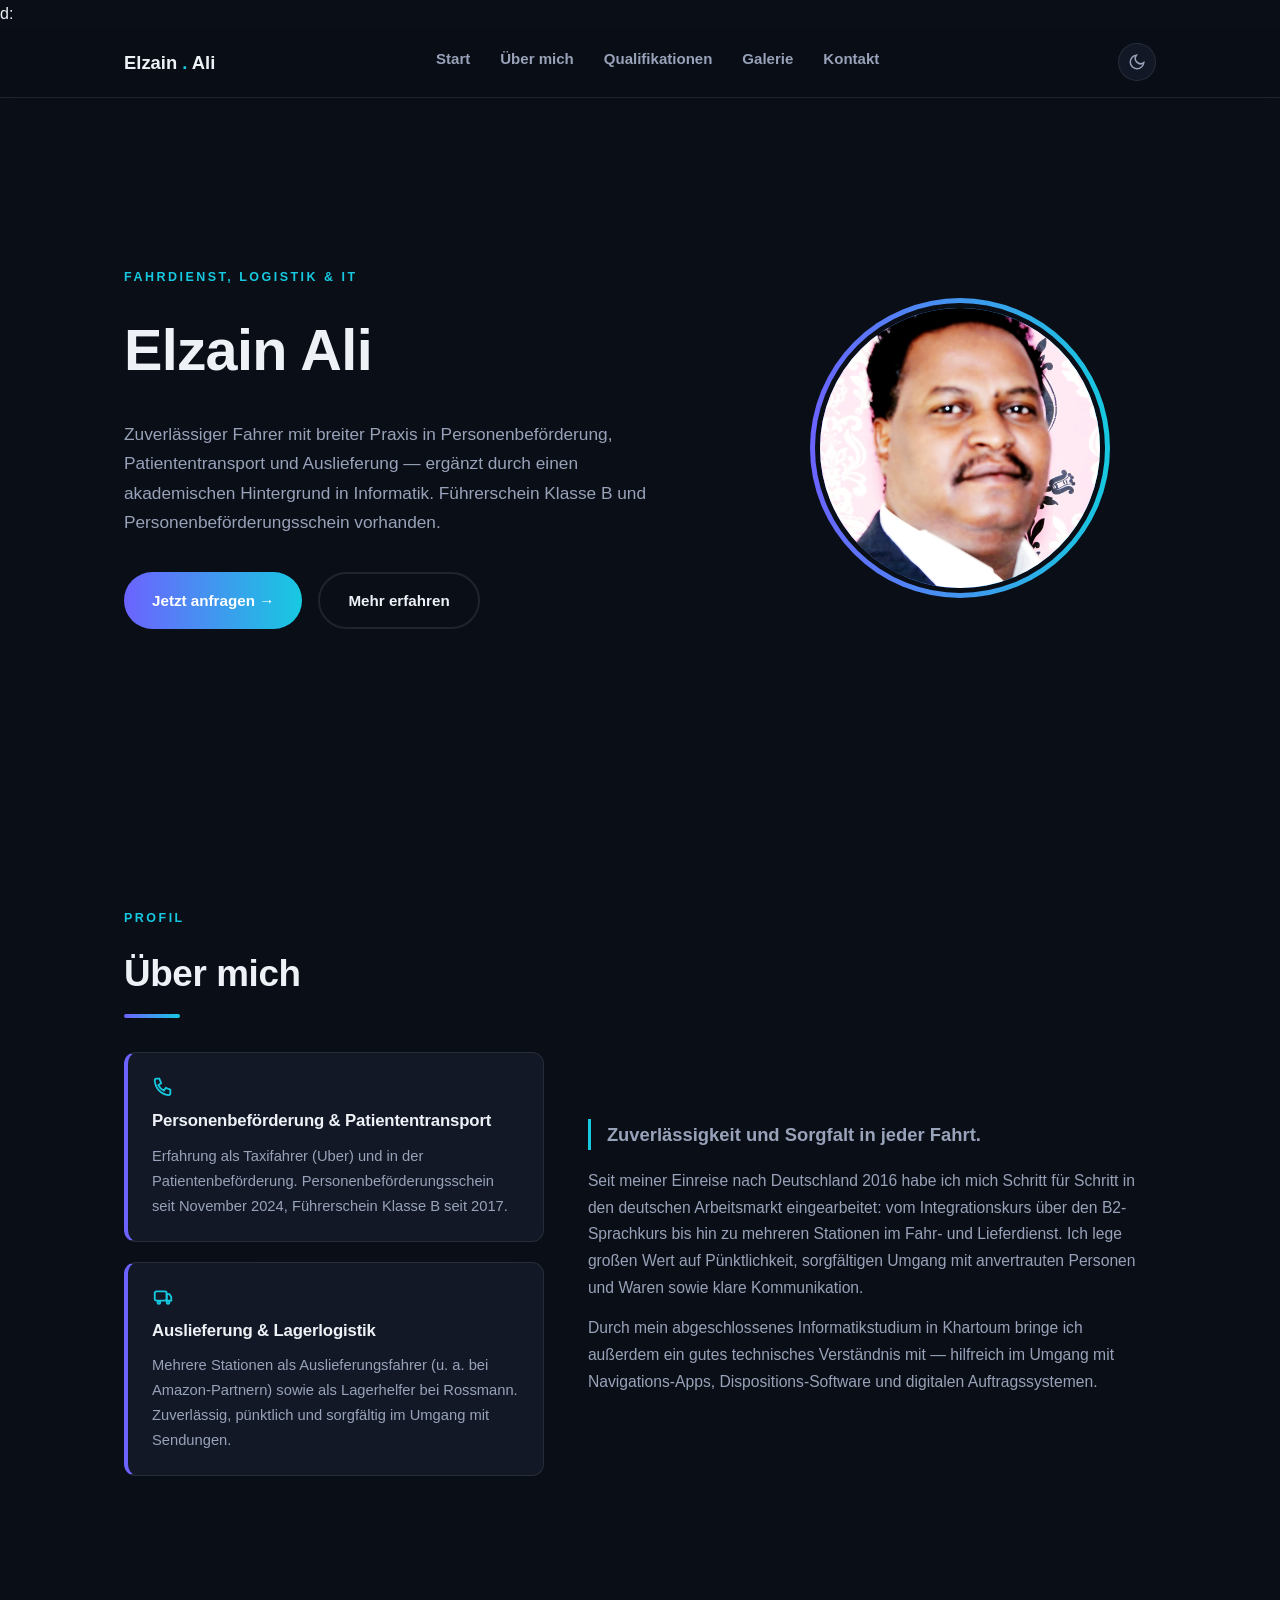
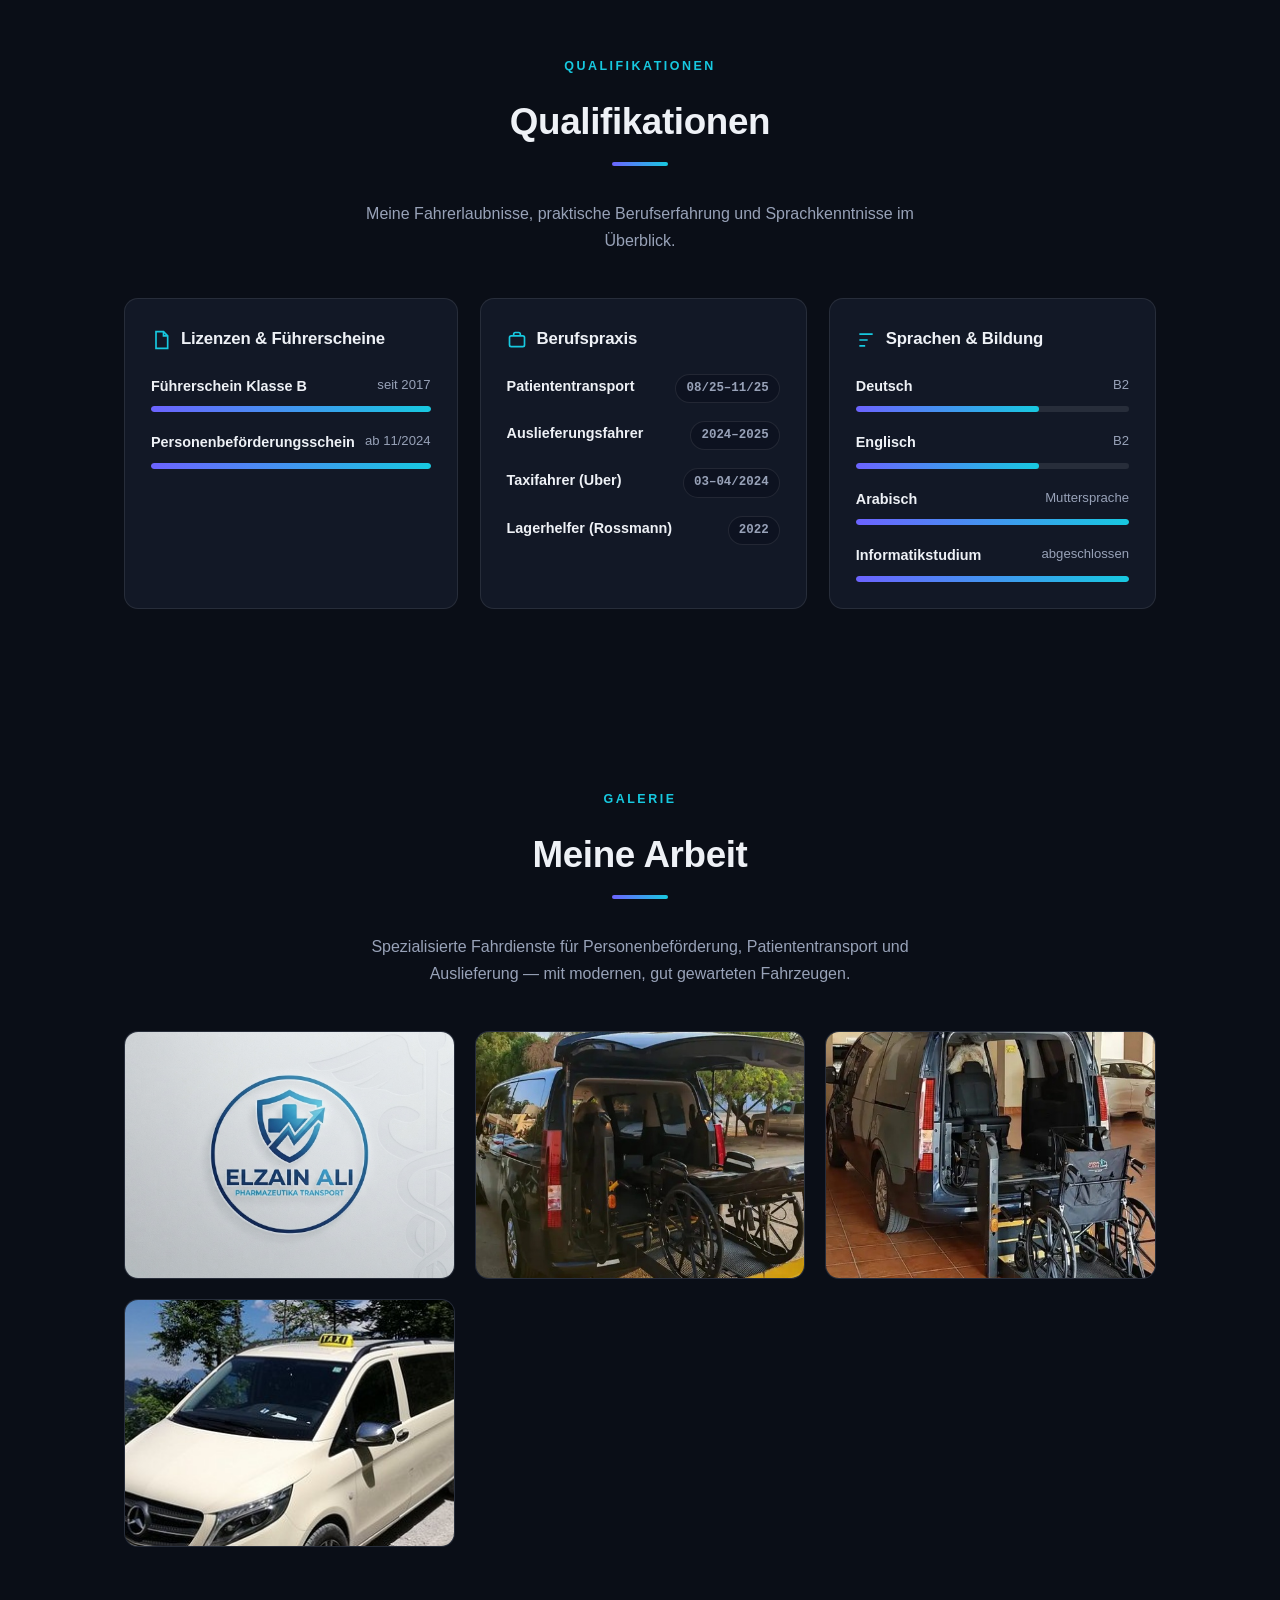
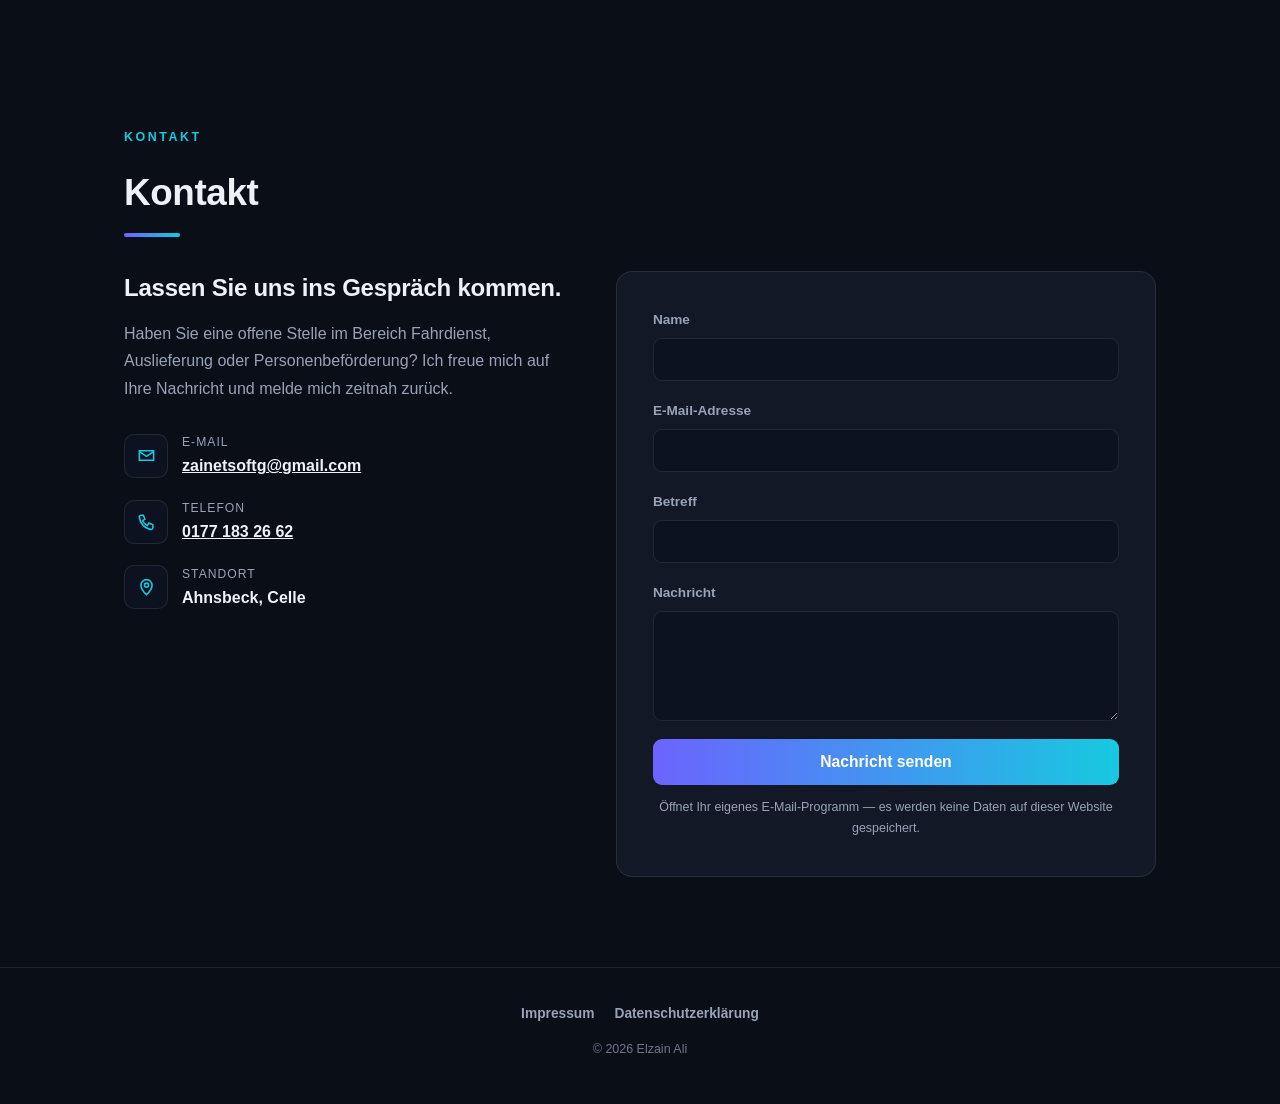
==== index.html @ ae54de3e "add" ====
d:
<!DOCTYPE html>
<html lang="de" data-theme="dark">
<head>
<meta charset="UTF-8">
<meta name="viewport" content="width=device-width, initial-scale=1.0">
<title>Elzain Ali | Fahrer & Logistik-Allrounder</title>
<meta name="description" content="Elzain Ali — zuverlässiger Fahrer mit Erfahrung in Personenbeförderung, Auslieferung und Lagerlogistik, mit IT-Hintergrund.">
<!-- Keine externen Ressourcen: keine Fonts, keine CDNs, kein Tracking -->
<style>
  :root{
    --bg:#0a0e17;
    --bg-alt:#0d1220;
    --card:#121826;
    --card-line:rgba(255,255,255,0.09);
    --text:#eef1f6;
    --text-soft:#98a2b8;
    --accent1:#6c63ff;
    --accent2:#17c9e0;
    --accent-grad:linear-gradient(90deg,var(--accent1),var(--accent2));
  }
  html[data-theme="light"]{
    --bg:#f4f5fa;
    --bg-alt:#ffffff;
    --card:#ffffff;
    --card-line:rgba(10,14,23,0.1);
    --text:#12172a;
    --text-soft:#525b74;
    --accent1:#5b52e0;
    --accent2:#0fb8cf;
  }
  *{box-sizing:border-box; margin:0; padding:0;}
  html{scroll-behavior:smooth;}
  body{
    background:var(--bg); color:var(--text);
    font-family:-apple-system, BlinkMacSystemFont, "Segoe UI", Roboto, "Helvetica Neue", Arial, sans-serif;
    line-height:1.7; transition:background .3s, color .3s;
  }
  a{color:inherit;}
  img{max-width:100%; display:block;}
  button{font-family:inherit; cursor:pointer;}
  h1,h2,h3{font-weight:800; letter-spacing:-0.01em;}
  .mono{font-family:ui-monospace, SFMono-Regular, Consolas, monospace;}
  :focus-visible{outline:2px solid var(--accent2); outline-offset:3px;}
  .skip-link{position:absolute; top:-60px; left:1rem; background:var(--accent1); color:#fff; padding:10px 18px; border-radius:6px; z-index:300; transition:top .2s;}
  .skip-link:focus{top:1rem;}

  header.site{
    position:sticky; top:0; z-index:100; background:rgba(10,14,23,0.75); backdrop-filter:blur(10px);
    border-bottom:1px solid var(--card-line);
  }
  html[data-theme="light"] header.site{background:rgba(255,255,255,0.85);}
  .nav-wrap{max-width:1160px; margin:0 auto; display:flex; align-items:center; justify-content:space-between; padding:16px 5%;}
  .brand{font-size:1.15rem; font-weight:800;}
  .brand .dot{color:var(--accent2);}
  nav.links{display:flex; align-items:center; list-style:none;}
  nav.links a{font-size:0.94rem; font-weight:600; color:var(--text-soft); text-decoration:none; padding-bottom:4px; border-bottom:2px solid transparent; margin-inline-end:30px;}
  nav.links a:last-child{margin-inline-end:0;}
  nav.links a.active, nav.links a:hover{color:var(--text); border-color:var(--accent2);}
  .theme-toggle{
    width:38px; height:38px; border-radius:50%; border:1px solid var(--card-line); background:var(--card);
    display:flex; align-items:center; justify-content:center; color:var(--text-soft); margin-inline-start:18px;
  }
  .theme-toggle svg{width:18px; height:18px;}
  .nav-toggle{display:none; background:none; border:1px solid var(--card-line); color:var(--text); border-radius:8px; padding:8px 12px; font-size:1.1rem;}
  .mobile-nav{display:none;}
  @media (max-width:820px){
    nav.links{display:none;}
    .nav-toggle{display:block;}
    .mobile-nav.open{display:flex; flex-direction:column; padding:8px 5% 18px; border-top:1px solid var(--card-line);}
    .mobile-nav a{padding:12px 2px; font-weight:600; color:var(--text-soft); text-decoration:none; border-bottom:1px solid var(--card-line);}
  }

  main{max-width:1160px; margin:0 auto; padding:0 5%;}
  section{padding:90px 0;}
  .eyebrow{
    font-size:0.78rem; letter-spacing:2.5px; font-weight:800; color:var(--accent2);
    text-transform:uppercase; margin-bottom:14px;
  }
  h2.section-title{font-size:2rem; font-size:clamp(1.6rem,3.2vw,2.3rem); margin-bottom:8px;}
  .title-underline{width:56px; height:4px; border-radius:4px; background:var(--accent-grad); margin-bottom:34px;}
  .center{text-align:center; margin-inline:auto;}

  /* ---------- hero ---------- */
  .hero{padding-top:70px; display:grid; grid-template-columns:1.2fr 0.8fr; gap:50px; align-items:center; min-height:80vh;}
  @media (max-width:820px){.hero{grid-template-columns:1fr; text-align:center; padding-top:40px;}}
  .hero h1{font-size:3rem; font-size:clamp(2.4rem,6vw,3.6rem); margin-bottom:20px;}
  .hero p.lead{color:var(--text-soft); font-size:1.08rem; max-width:560px; margin-bottom:34px;}
  @media (max-width:820px){.hero p.lead{margin-inline:auto;}}
  .hero-cta{display:flex; gap:16px; flex-wrap:wrap;}
  @media (max-width:820px){.hero-cta{justify-content:center;}}
  .btn{padding:14px 28px; border-radius:999px; font-weight:800; font-size:0.95rem; border:none; text-decoration:none; display:inline-flex; align-items:center; gap:8px; transition:transform .2s, box-shadow .2s;}
  .btn-grad{background:var(--accent-grad); color:#fff;}
  .btn-grad:hover{transform:translateY(-2px); box-shadow:0 12px 26px rgba(108,99,255,0.35);}
  .btn-outline{border:2px solid var(--card-line); color:var(--text); background:none;}
  .btn-outline:hover{border-color:var(--accent2); transform:translateY(-2px);}
  .hero-photo{position:relative; justify-self:center;}
  .hero-photo .ring{
    width:300px; width:min(300px,70vw);
    height:300px; height:min(300px,70vw);
    border-radius:50%; padding:5px;
    background:var(--accent-grad);
  }
  .hero-photo img{width:100%; height:100%; border-radius:50%; object-fit:cover; border:5px solid var(--bg);}

  /* ---------- über mich ---------- */
  .about-grid{display:grid; grid-template-columns:0.85fr 1.15fr; gap:44px;}
  @media (max-width:820px){.about-grid{grid-template-columns:1fr;}}
  .about-cards{display:flex; flex-direction:column; gap:20px;}
  .about-card{
    background:var(--card); border:1px solid var(--card-line); border-inline-start:4px solid var(--accent1);
    border-radius:12px; padding:22px 24px;
  }
  .about-card .ic{width:22px; height:22px; color:var(--accent2); margin-bottom:10px;}
  .about-card h3{font-size:1.05rem; margin-bottom:8px;}
  .about-card p{color:var(--text-soft); font-size:0.92rem;}
  .about-text{align-self:center;}
  .about-text .bar-quote{
    border-inline-start:3px solid var(--accent2); padding-inline-start:16px; font-size:1.15rem; font-weight:700; margin-bottom:18px;
  }
  .about-text p{color:var(--text-soft); margin-bottom:14px; font-size:0.98rem;}

  /* ---------- qualifikationen ---------- */
  .qual-grid{display:grid; grid-template-columns:repeat(3,1fr); gap:22px;}
  @media (max-width:900px){.qual-grid{grid-template-columns:1fr;}}
  .qual-card{background:var(--card); border:1px solid var(--card-line); border-radius:14px; padding:26px;}
  .qual-card h3{display:flex; align-items:center; gap:10px; font-size:1.05rem; margin-bottom:20px;}
  .qual-card h3 svg{width:20px; height:20px; color:var(--accent2);}
  .qual-item{margin-bottom:18px;}
  .qual-item:last-child{margin-bottom:0;}
  .qual-item .row{display:flex; justify-content:space-between; font-size:0.9rem; margin-bottom:8px; gap:10px;}
  .qual-item .row .label{font-weight:700;}
  .qual-item .row .status{color:var(--text-soft); font-size:0.82rem; white-space:nowrap;}
  .bar-track{height:6px; border-radius:6px; background:var(--card-line); overflow:hidden;}
  .bar-fill{height:100%; border-radius:6px; background:var(--accent-grad);}
  .date-tag{
    display:inline-block; font-size:0.78rem; font-weight:700; color:var(--text-soft);
    background:var(--bg-alt); border:1px solid var(--card-line); padding:3px 10px; border-radius:999px;
  }

  /* ---------- kontakt ---------- */
  .contact-grid{display:grid; grid-template-columns:0.9fr 1.1fr; gap:50px;}
  @media (max-width:820px){.contact-grid{grid-template-columns:1fr;}}
  .contact-intro h3{font-size:1.5rem; margin-bottom:16px; line-height:1.4;}
  .contact-intro p{color:var(--text-soft); margin-bottom:30px;}
  .contact-item{display:flex; align-items:center; gap:14px; margin-bottom:18px;}
  .contact-item .ic-box{
    width:44px; height:44px; border-radius:10px; background:var(--bg-alt); border:1px solid var(--card-line);
    display:flex; align-items:center; justify-content:center; flex:none;
  }
  .contact-item .ic-box svg{width:19px; height:19px; color:var(--accent2);}
  .contact-item .lbl{font-size:0.76rem; letter-spacing:1px; text-transform:uppercase; color:var(--text-soft);}
  .contact-item .val{font-weight:700; font-size:1rem;}
  .composer-card{background:var(--card); border:1px solid var(--card-line); border-radius:16px; padding:28px; padding:clamp(24px,4vw,36px);}
  .field{margin-bottom:18px;}
  .field label{display:block; font-size:0.85rem; color:var(--text-soft); margin-bottom:7px; font-weight:600;}
  .field input, .field textarea{
    width:100%; padding:12px 14px; background:var(--bg-alt); border:1px solid var(--card-line); border-radius:9px;
    color:var(--text); font-family:inherit; font-size:0.95rem;
  }
  .field input:focus, .field textarea:focus{outline:none; border-color:var(--accent2);}
  .field textarea{min-height:110px; resize:vertical;}
  .composer-card button{width:100%; padding:14px; border:none; border-radius:9px; background:var(--accent-grad); color:#fff; font-weight:800; font-size:0.98rem;}
  .composer-card button:hover{opacity:0.92;}
  .composer-note{font-size:0.78rem; color:var(--text-soft); margin-top:12px; text-align:center;}

  /* ---------- galerie ---------- */
  .gallery-grid{display:grid; grid-template-columns:repeat(auto-fit, minmax(280px, 1fr)); gap:20px;}
  .gallery-item{
    position:relative; border-radius:14px; overflow:hidden; background:var(--card);
    border:1px solid var(--card-line); transition:transform .3s, box-shadow .3s;
    aspect-ratio:4/3;
  }
  .gallery-item:hover{transform:translateY(-4px); box-shadow:0 16px 32px rgba(0,0,0,0.2);}
  .gallery-item img{width:100%; height:100%; object-fit:cover; display:block;}

  footer{border-top:1px solid var(--card-line); padding:34px 5% 44px; text-align:center;}
  .foot-links{display:flex; justify-content:center; gap:20px; margin-bottom:14px; flex-wrap:wrap;}
  .foot-links a{font-size:0.86rem; font-weight:700; text-decoration:none; color:var(--text-soft);}
  .foot-links a:hover{color:var(--accent2);}
  .copy{font-size:0.78rem; color:var(--text-soft); opacity:0.7;}

  @media (prefers-reduced-motion: reduce){*{transition:none !important;}}
</style>
</head>
<body>
<a href="#main" class="skip-link">Zum Inhalt springen</a>

<header class="site">
  <div class="nav-wrap">
    <div class="brand">Elzain <span class="dot">.</span> Ali</div>
    <nav class="links" aria-label="Hauptnavigation">
      <a href="#start">Start</a>
      <a href="#ueber-mich">Über mich</a>
      <a href="#qualifikationen">Qualifikationen</a>
      <a href="#galerie">Galerie</a>
      <a href="#kontakt">Kontakt</a>
    </nav>
    <div style="display:flex; align-items:center;">
      <button class="theme-toggle" id="themeToggle" aria-label="Hell-/Dunkelmodus umschalten">
        <svg id="themeIcon" viewBox="0 0 24 24" fill="none" stroke="currentColor" stroke-width="2"><path d="M21 12.8A9 9 0 1111.2 3a7 7 0 009.8 9.8z"/></svg>
      </button>
      <button class="nav-toggle" id="navToggle" aria-expanded="false" aria-controls="mobileNav" aria-label="Menü öffnen" style="margin-inline-start:10px;">☰</button>
    </div>
  </div>
  <div class="mobile-nav" id="mobileNav">
    <a href="#start">Start</a>
    <a href="#ueber-mich">Über mich</a>
    <a href="#qualifikationen">Qualifikationen</a>
    <a href="#galerie">Galerie</a>
    <a href="#kontakt">Kontakt</a>
  </div>
</header>

<main id="main">

  <section class="hero" id="start">
    <div>
      <div class="eyebrow">Fahrdienst, Logistik &amp; IT</div>
      <h1>Elzain Ali</h1>
      <p class="lead">Zuverlässiger Fahrer mit breiter Praxis in Personenbeförderung, Patiententransport und Auslieferung — ergänzt durch einen akademischen Hintergrund in Informatik. Führerschein Klasse B und Personenbeförderungsschein vorhanden.</p>
      <div class="hero-cta">
        <a href="#kontakt" class="btn btn-grad">Jetzt anfragen →</a>
        <a href="#ueber-mich" class="btn btn-outline">Mehr erfahren</a>
      </div>
    </div>
    <div class="hero-photo">
      <div class="ring">
        <img src="Ali.jpg" alt="Elzain Ali" onerror="this.style.display='none'">
      </div>
    </div>
  </section>

  <section id="ueber-mich">
    <div class="eyebrow">Profil</div>
    <h2 class="section-title">Über mich</h2>
    <div class="title-underline"></div>
    <div class="about-grid">
      <div class="about-cards">
        <div class="about-card">
          <svg class="ic" viewBox="0 0 24 24" fill="none" stroke="currentColor" stroke-width="2"><path d="M4 4h4l2 5-3 2a12 12 0 006 6l2-3 5 2v4a2 2 0 01-2 2A17 17 0 013 6a2 2 0 012-2z"/></svg>
          <h3>Personenbeförderung &amp; Patiententransport</h3>
          <p>Erfahrung als Taxifahrer (Uber) und in der Patientenbeförderung. Personenbeförderungsschein seit November 2024, Führerschein Klasse B seit 2017.</p>
        </div>
        <div class="about-card">
          <svg class="ic" viewBox="0 0 24 24" fill="none" stroke="currentColor" stroke-width="2"><rect x="3" y="7" width="13" height="10" rx="2"/><path d="M16 10h3l2 3v4h-5z"/><circle cx="7.5" cy="19" r="1.5"/><circle cx="17.5" cy="19" r="1.5"/></svg>
          <h3>Auslieferung &amp; Lagerlogistik</h3>
          <p>Mehrere Stationen als Auslieferungsfahrer (u. a. bei Amazon-Partnern) sowie als Lagerhelfer bei Rossmann. Zuverlässig, pünktlich und sorgfältig im Umgang mit Sendungen.</p>
        </div>
      </div>
      <div class="about-text">
        <p class="bar-quote">Zuverlässigkeit und Sorgfalt in jeder Fahrt.</p>
        <p>Seit meiner Einreise nach Deutschland 2016 habe ich mich Schritt für Schritt in den deutschen Arbeitsmarkt eingearbeitet: vom Integrationskurs über den B2-Sprachkurs bis hin zu mehreren Stationen im Fahr- und Lieferdienst. Ich lege großen Wert auf Pünktlichkeit, sorgfältigen Umgang mit anvertrauten Personen und Waren sowie klare Kommunikation.</p>
        <p>Durch mein abgeschlossenes Informatikstudium in Khartoum bringe ich außerdem ein gutes technisches Verständnis mit — hilfreich im Umgang mit Navigations-Apps, Dispositions-Software und digitalen Auftragssystemen.</p>
      </div>
    </div>
  </section>

  <section id="qualifikationen">
    <div class="eyebrow center">Qualifikationen</div>
    <h2 class="section-title center">Qualifikationen</h2>
    <div class="title-underline center"></div>
    <p class="center" style="color:var(--text-soft); max-width:620px; margin-bottom:44px;">Meine Fahrerlaubnisse, praktische Berufserfahrung und Sprachkenntnisse im Überblick.</p>

    <div class="qual-grid">
      <div class="qual-card">
        <h3><svg viewBox="0 0 24 24" fill="none" stroke="currentColor" stroke-width="2"><path d="M6 2h9l5 5v15H6z"/><path d="M15 2v5h5"/></svg>Lizenzen &amp; Führerscheine</h3>
        <div class="qual-item">
          <div class="row"><span class="label">Führerschein Klasse B</span><span class="status">seit 2017</span></div>
          <div class="bar-track"><div class="bar-fill" style="width:100%"></div></div>
        </div>
        <div class="qual-item">
          <div class="row"><span class="label">Personenbeförderungsschein</span><span class="status">ab 11/2024</span></div>
          <div class="bar-track"><div class="bar-fill" style="width:100%"></div></div>
        </div>
      </div>

      <div class="qual-card">
        <h3><svg viewBox="0 0 24 24" fill="none" stroke="currentColor" stroke-width="2"><rect x="3" y="7" width="18" height="13" rx="2"/><path d="M8 7V5a2 2 0 012-2h4a2 2 0 012 2v2"/></svg>Berufspraxis</h3>
        <div class="qual-item">
          <div class="row"><span class="label">Patiententransport</span><span class="date-tag mono">08/25–11/25</span></div>
        </div>
        <div class="qual-item">
          <div class="row"><span class="label">Auslieferungsfahrer</span><span class="date-tag mono">2024–2025</span></div>
        </div>
        <div class="qual-item">
          <div class="row"><span class="label">Taxifahrer (Uber)</span><span class="date-tag mono">03–04/2024</span></div>
        </div>
        <div class="qual-item">
          <div class="row"><span class="label">Lagerhelfer (Rossmann)</span><span class="date-tag mono">2022</span></div>
        </div>
      </div>

      <div class="qual-card">
        <h3><svg viewBox="0 0 24 24" fill="none" stroke="currentColor" stroke-width="2"><path d="M4 5h16M4 12h10M4 19h7"/></svg>Sprachen &amp; Bildung</h3>
        <div class="qual-item">
          <div class="row"><span class="label">Deutsch</span><span class="status">B2</span></div>
          <div class="bar-track"><div class="bar-fill" style="width:67%"></div></div>
        </div>
        <div class="qual-item">
          <div class="row"><span class="label">Englisch</span><span class="status">B2</span></div>
          <div class="bar-track"><div class="bar-fill" style="width:67%"></div></div>
        </div>
        <div class="qual-item">
          <div class="row"><span class="label">Arabisch</span><span class="status">Muttersprache</span></div>
          <div class="bar-track"><div class="bar-fill" style="width:100%"></div></div>
        </div>
        <div class="qual-item">
          <div class="row"><span class="label">Informatikstudium</span><span class="status">abgeschlossen</span></div>
          <div class="bar-track"><div class="bar-fill" style="width:100%"></div></div>
        </div>
      </div>
    </div>
  </section>

  <section id="galerie">
    <div class="eyebrow center">Galerie</div>
    <h2 class="section-title center">Meine Arbeit</h2>
    <div class="title-underline center"></div>
    <p class="center" style="color:var(--text-soft); max-width:620px; margin-bottom:44px;">Spezialisierte Fahrdienste für Personenbeförderung, Patiententransport und Auslieferung — mit modernen, gut gewarteten Fahrzeugen.</p>

    <div class="gallery-grid">
      <div class="gallery-item">
        <img src="elzain.jpg" alt="Elzain Ali Pharmazeutika Transport Logo">
      </div>
      <div class="gallery-item">
        <img src="Screenshot_2026-07-21_122006.jpg" alt="Spezialisierter Patiententransport mit Rollstuhl">
      </div>
      <div class="gallery-item">
        <img src="Screenshot_2026-07-21_121859.jpg" alt="Moderner Patiententransport Service">
      </div>
      <div class="gallery-item">
        <img src="Screenshot_2026-07-21_122456.jpg" alt="Taxi Fahrdienst">
      </div>
    </div>
  </section>

  <section id="kontakt">
    <div class="eyebrow">Kontakt</div>
    <h2 class="section-title">Kontakt</h2>
    <div class="title-underline"></div>
    <div class="contact-grid">
      <div class="contact-intro">
        <h3>Lassen Sie uns ins Gespräch kommen.</h3>
        <p>Haben Sie eine offene Stelle im Bereich Fahrdienst, Auslieferung oder Personenbeförderung? Ich freue mich auf Ihre Nachricht und melde mich zeitnah zurück.</p>

        <div class="contact-item">
          <div class="ic-box"><svg viewBox="0 0 24 24" fill="none" stroke="currentColor" stroke-width="2"><path d="M3 6h18v12H3z"/><path d="M3 7l9 6 9-6"/></svg></div>
          <div><div class="lbl">E-Mail</div><div class="val"><a href="mailto:zainetsoftg@gmail.com">zainetsoftg@gmail.com</a></div></div>
        </div>
        <div class="contact-item">
          <div class="ic-box"><svg viewBox="0 0 24 24" fill="none" stroke="currentColor" stroke-width="2"><path d="M4 4h4l2 5-3 2a12 12 0 006 6l2-3 5 2v4a2 2 0 01-2 2A17 17 0 013 6a2 2 0 012-2z"/></svg></div>
          <div><div class="lbl">Telefon</div><div class="val"><a href="tel:+491771832662" dir="ltr">0177 183 26 62</a></div></div>
        </div>
        <div class="contact-item">
          <div class="ic-box"><svg viewBox="0 0 24 24" fill="none" stroke="currentColor" stroke-width="2"><path d="M12 21s7-6.5 7-12a7 7 0 10-14 0c0 5.5 7 12 7 12z"/><circle cx="12" cy="9" r="2.5"/></svg></div>
          <div><div class="lbl">Standort</div><div class="val">Ahnsbeck, Celle</div></div>
        </div>
      </div>

      <div class="composer-card">
        <form id="msgForm">
          <div class="field">
            <label for="cName">Name</label>
            <input type="text" id="cName" required>
          </div>
          <div class="field">
            <label for="cEmail">E-Mail-Adresse</label>
            <input type="email" id="cEmail" required>
          </div>
          <div class="field">
            <label for="cSubject">Betreff</label>
            <input type="text" id="cSubject">
          </div>
          <div class="field">
            <label for="cMsg">Nachricht</label>
            <textarea id="cMsg" required></textarea>
          </div>
          <button type="submit">Nachricht senden</button>
          <p class="composer-note">Öffnet Ihr eigenes E-Mail-Programm — es werden keine Daten auf dieser Website gespeichert.</p>
        </form>
      </div>
    </div>
  </section>

</main>

<footer>
  <div class="foot-links">
    <a href="impressum.html">Impressum</a>
    <a href="datenschutz.html">Datenschutzerklärung</a>
  </div>
  <p class="copy">&copy; 2026 Elzain Ali</p>
</footer>

<script>
  // Mobiles Menü
  const navToggle = document.getElementById('navToggle');
  const mobileNav = document.getElementById('mobileNav');
  navToggle.addEventListener('click', ()=>{
    const open = mobileNav.classList.toggle('open');
    navToggle.setAttribute('aria-expanded', open ? 'true':'false');
  });
  mobileNav.querySelectorAll('a').forEach(a=>{
    a.addEventListener('click', ()=>{ mobileNav.classList.remove('open'); navToggle.setAttribute('aria-expanded','false'); });
  });

  // Hell-/Dunkelmodus (nur für diese Sitzung, keine Speicherung, kein localStorage)
  const html = document.documentElement;
  const themeToggle = document.getElementById('themeToggle');
  const themeIcon = document.getElementById('themeIcon');
  const sunPath = '<path d="M12 4V2M12 22v-2M4.9 4.9L3.5 3.5M20.5 20.5l-1.4-1.4M4 12H2M22 12h-2M4.9 19.1L3.5 20.5M20.5 3.5l-1.4 1.4"/><circle cx="12" cy="12" r="5"/>';
  const moonPath = '<path d="M21 12.8A9 9 0 1111.2 3a7 7 0 009.8 9.8z"/>';
  themeToggle.addEventListener('click', ()=>{
    const isDark = html.getAttribute('data-theme') === 'dark';
    html.setAttribute('data-theme', isDark ? 'light' : 'dark');
    themeIcon.innerHTML = isDark ? sunPath : moonPath;
  });

  // Kontaktformular per mailto — kein Server, keine Datenspeicherung
  document.getElementById('msgForm').addEventListener('submit', function(e){
    e.preventDefault();
    const name = document.getElementById('cName').value.trim();
    const email = document.getElementById('cEmail').value.trim();
    const subject = document.getElementById('cSubject').value.trim() || 'Kontaktanfrage über die Website';
    const msg = document.getElementById('cMsg').value.trim();
    const body = encodeURIComponent(`${msg}\n\n— ${name} (${email})`);
    window.location.href = `mailto:zainetsoftg@gmail.com?subject=${encodeURIComponent(subject)}&body=${body}`;
  });
</script>

</body>
</html>
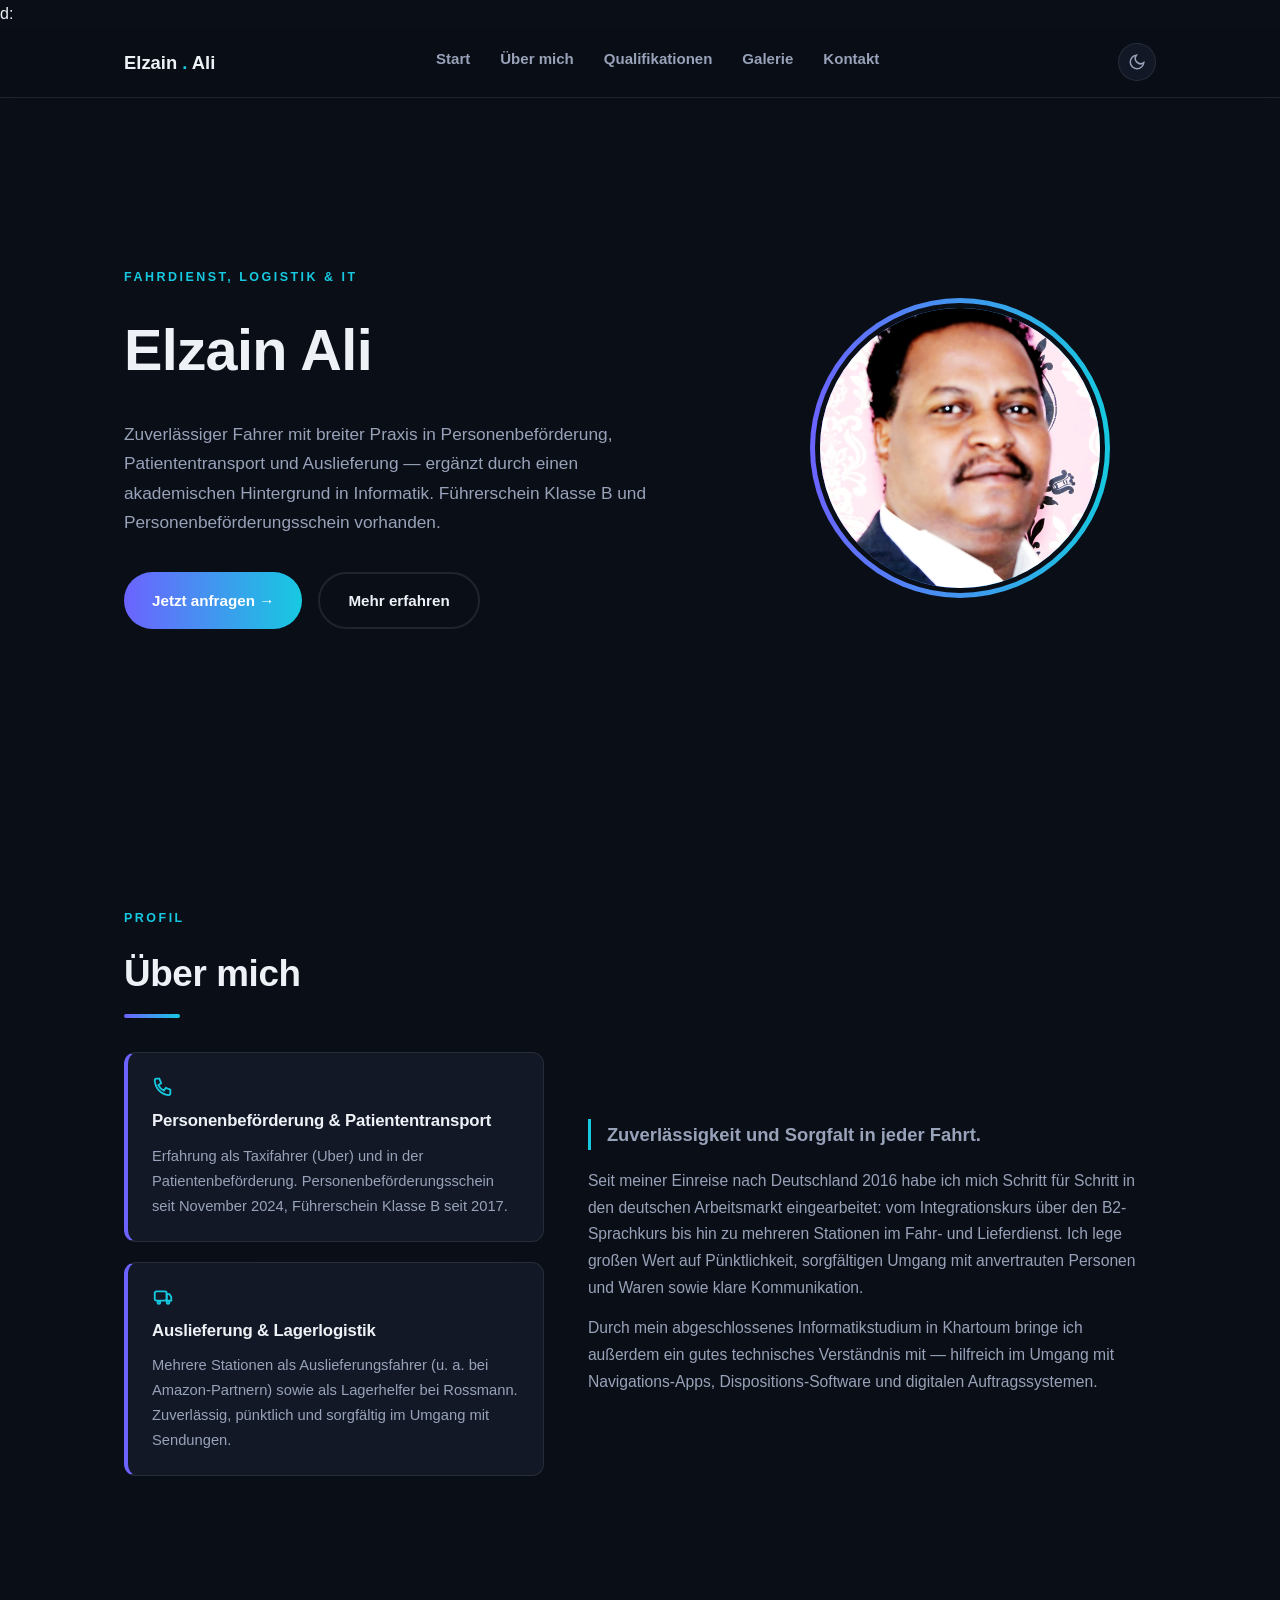
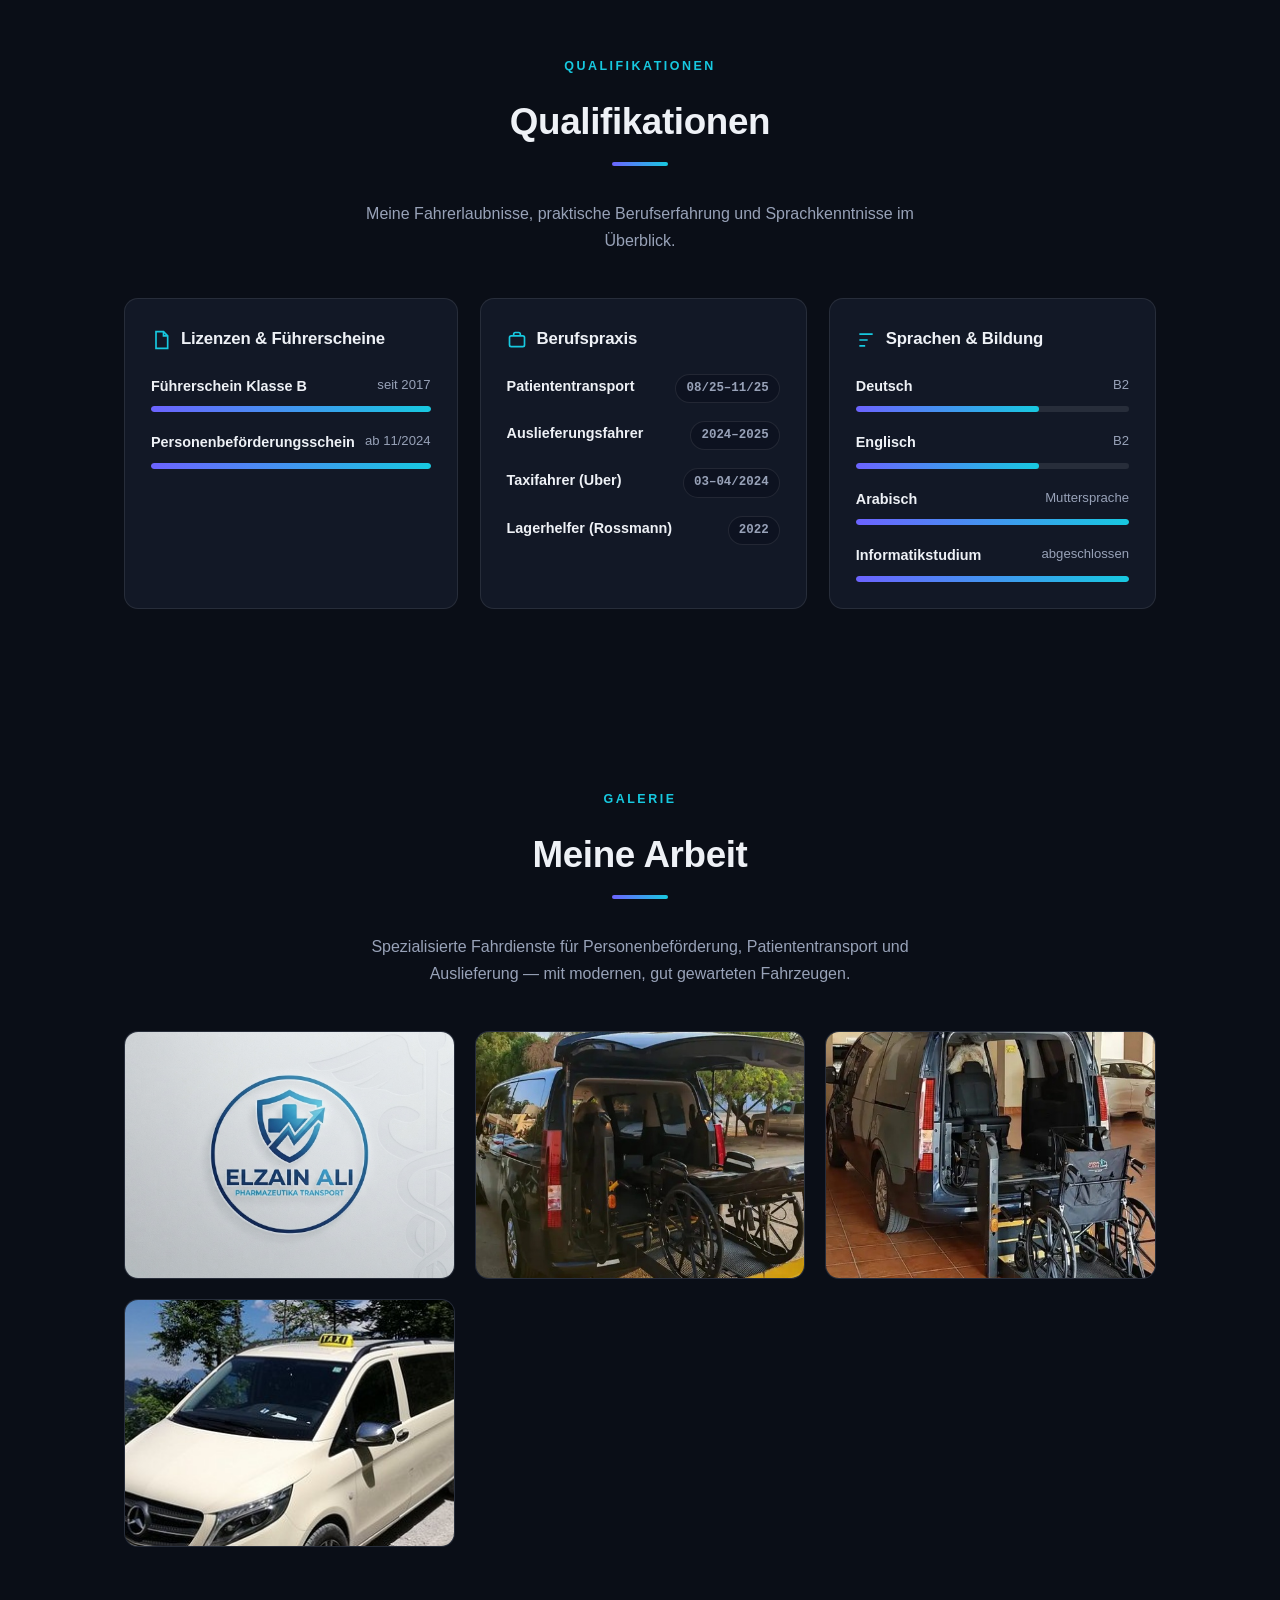
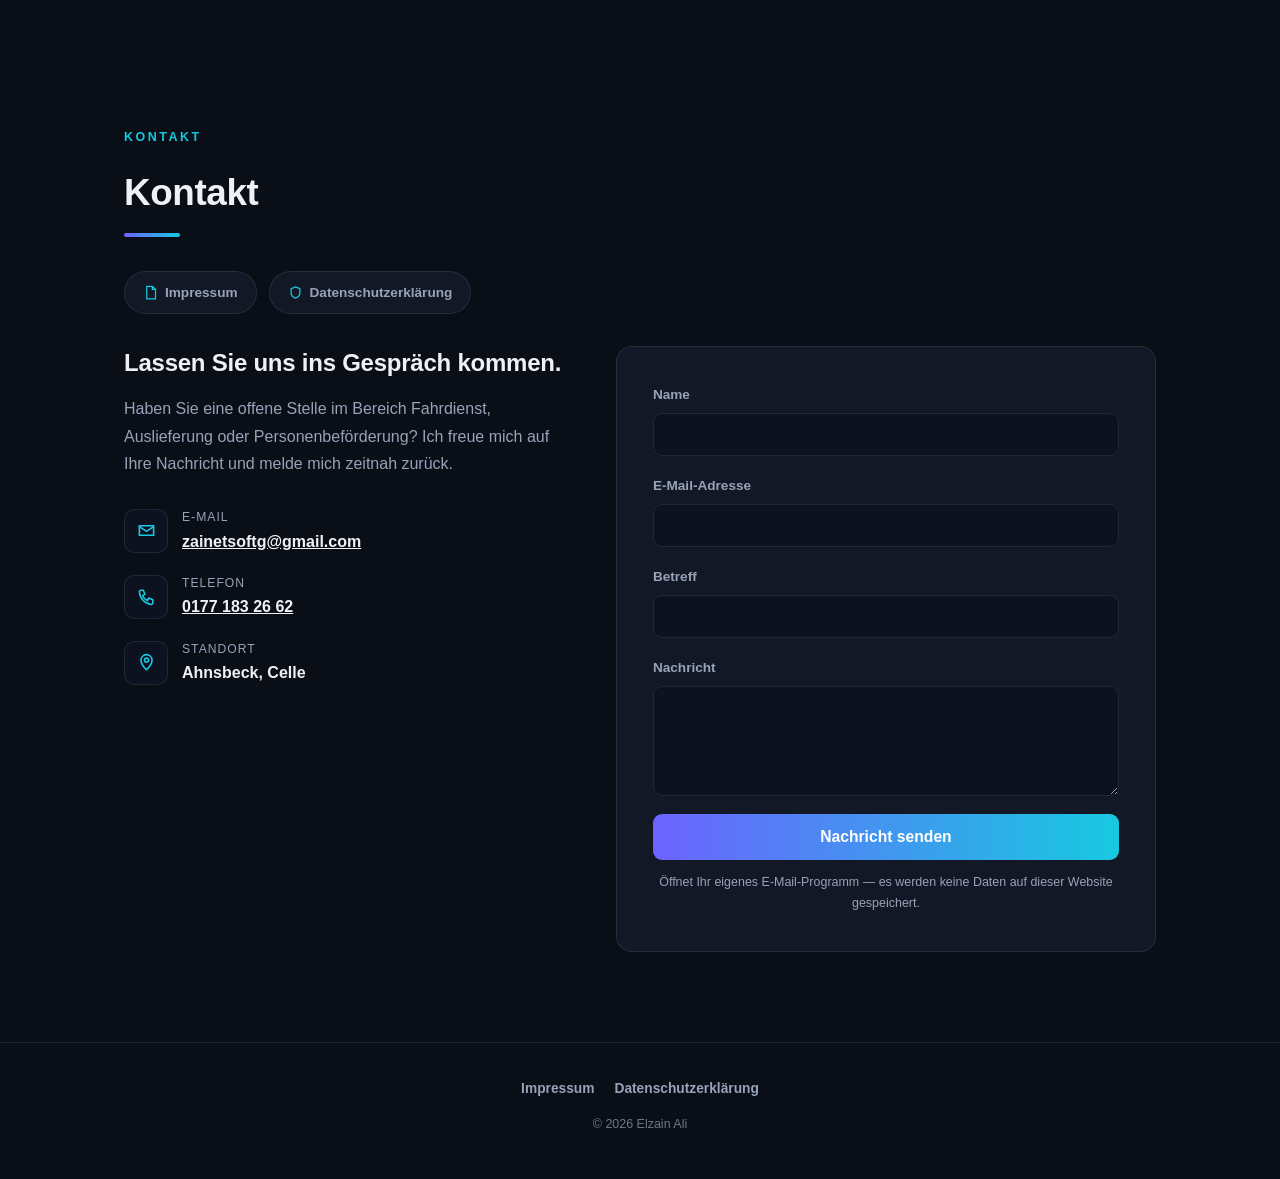
==== commit c9eeba3d: "add" ====
--- a/index.html
+++ b/index.html
@@ -72,7 +72,7 @@
   }
 
   main{max-width:1160px; margin:0 auto; padding:0 5%;}
-  section{padding:90px 0;}
+  section{padding:90px 0; scroll-margin-top:86px;}
   .eyebrow{
     font-size:0.78rem; letter-spacing:2.5px; font-weight:800; color:var(--accent2);
     text-transform:uppercase; margin-bottom:14px;
@@ -139,6 +139,16 @@
   }
 
   /* ---------- kontakt ---------- */
+  .legal-links-bar{display:flex; flex-wrap:wrap; gap:12px; margin-bottom:32px;}
+  .legal-links-bar a{
+    display:inline-flex; align-items:center; gap:7px;
+    font-size:0.85rem; font-weight:700; color:var(--text-soft);
+    background:var(--card); border:1px solid var(--card-line);
+    padding:9px 18px; border-radius:999px; text-decoration:none;
+    transition:border-color .2s, color .2s, background .2s;
+  }
+  .legal-links-bar a svg{width:15px; height:15px; color:var(--accent2); flex:none;}
+  .legal-links-bar a:hover{color:var(--text); border-color:var(--accent2);}
   .contact-grid{display:grid; grid-template-columns:0.9fr 1.1fr; gap:50px;}
   @media (max-width:820px){.contact-grid{grid-template-columns:1fr;}}
   .contact-intro h3{font-size:1.5rem; margin-bottom:16px; line-height:1.4;}
@@ -339,6 +349,10 @@
     <div class="eyebrow">Kontakt</div>
     <h2 class="section-title">Kontakt</h2>
     <div class="title-underline"></div>
+    <div class="legal-links-bar">
+      <a href="impressum.html"><svg viewBox="0 0 24 24" fill="none" stroke="currentColor" stroke-width="2"><path d="M6 2h9l5 5v15H6z"/><path d="M15 2v5h5"/></svg>Impressum</a>
+      <a href="datenschutz.html"><svg viewBox="0 0 24 24" fill="none" stroke="currentColor" stroke-width="2"><path d="M12 3l7 3v6c0 5-3.5 8-7 9-3.5-1-7-4-7-9V6z"/></svg>Datenschutzerklärung</a>
+    </div>
     <div class="contact-grid">
       <div class="contact-intro">
         <h3>Lassen Sie uns ins Gespräch kommen.</h3>
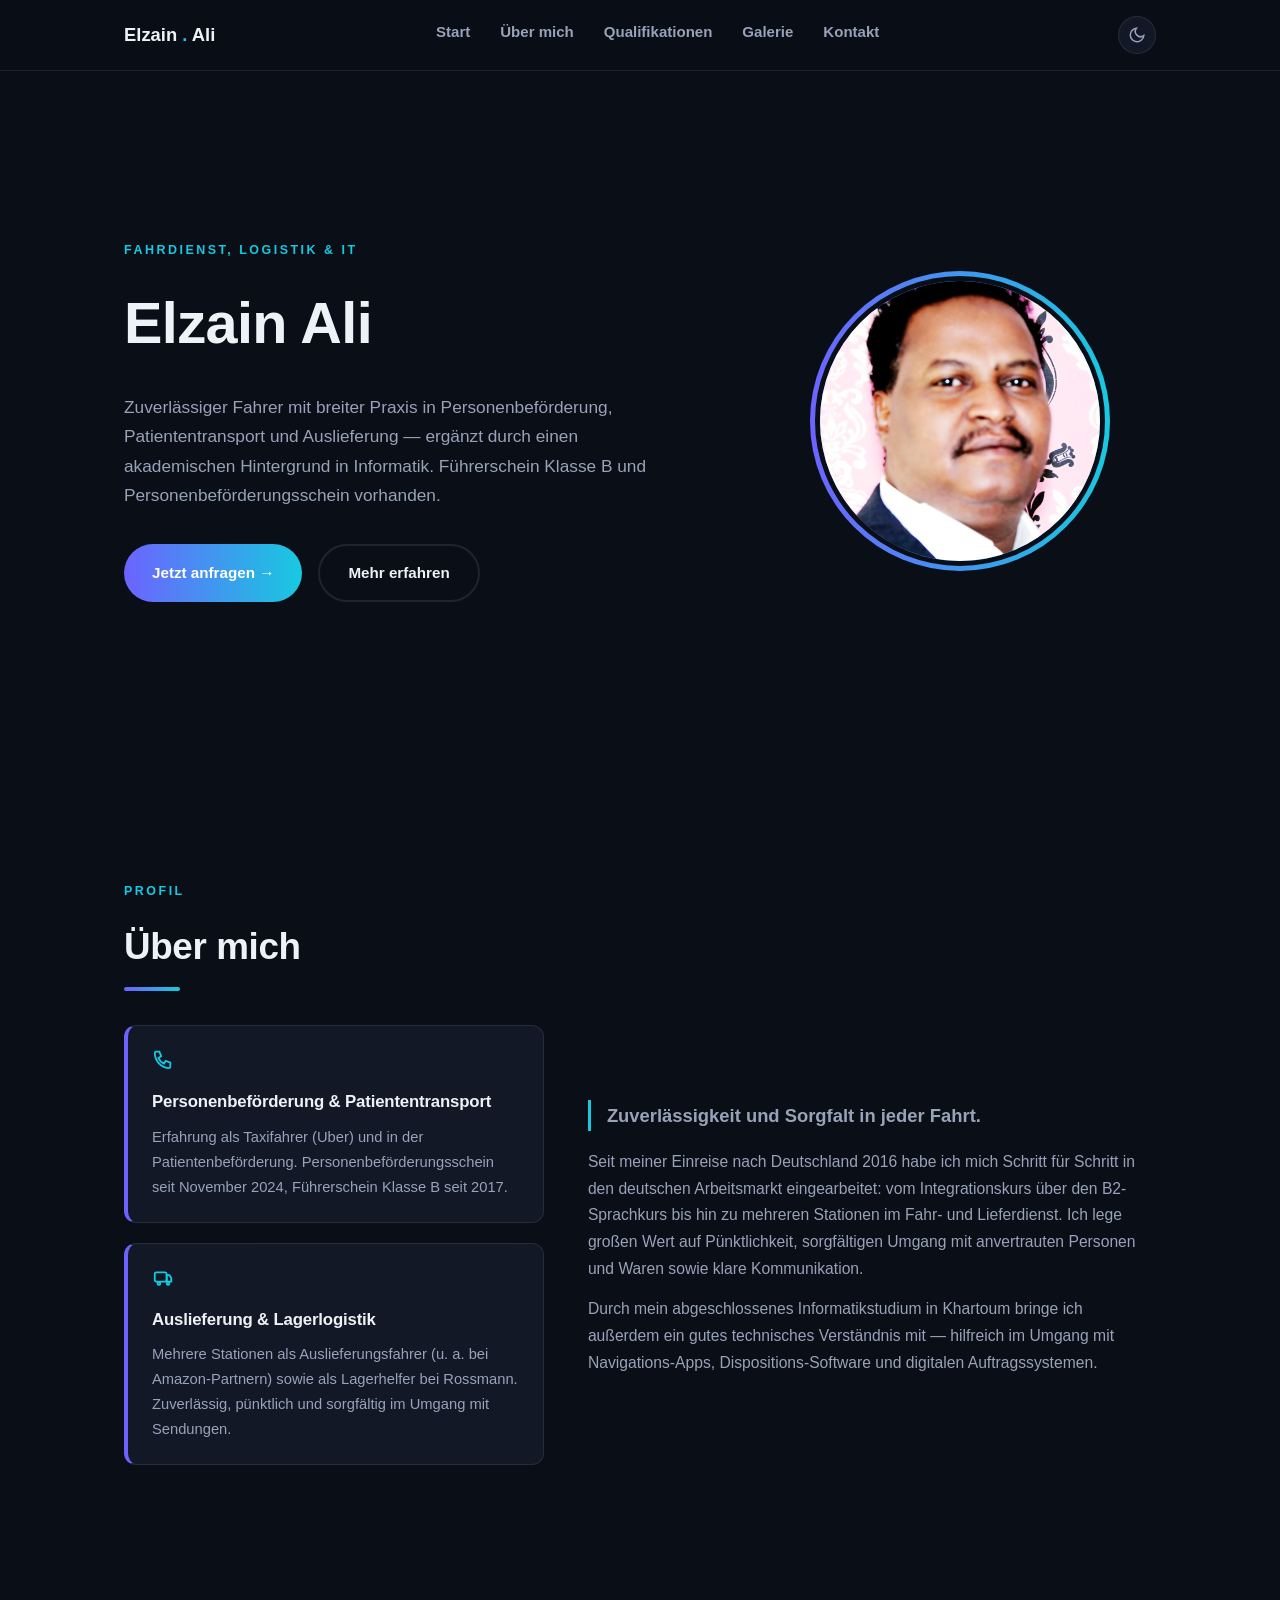
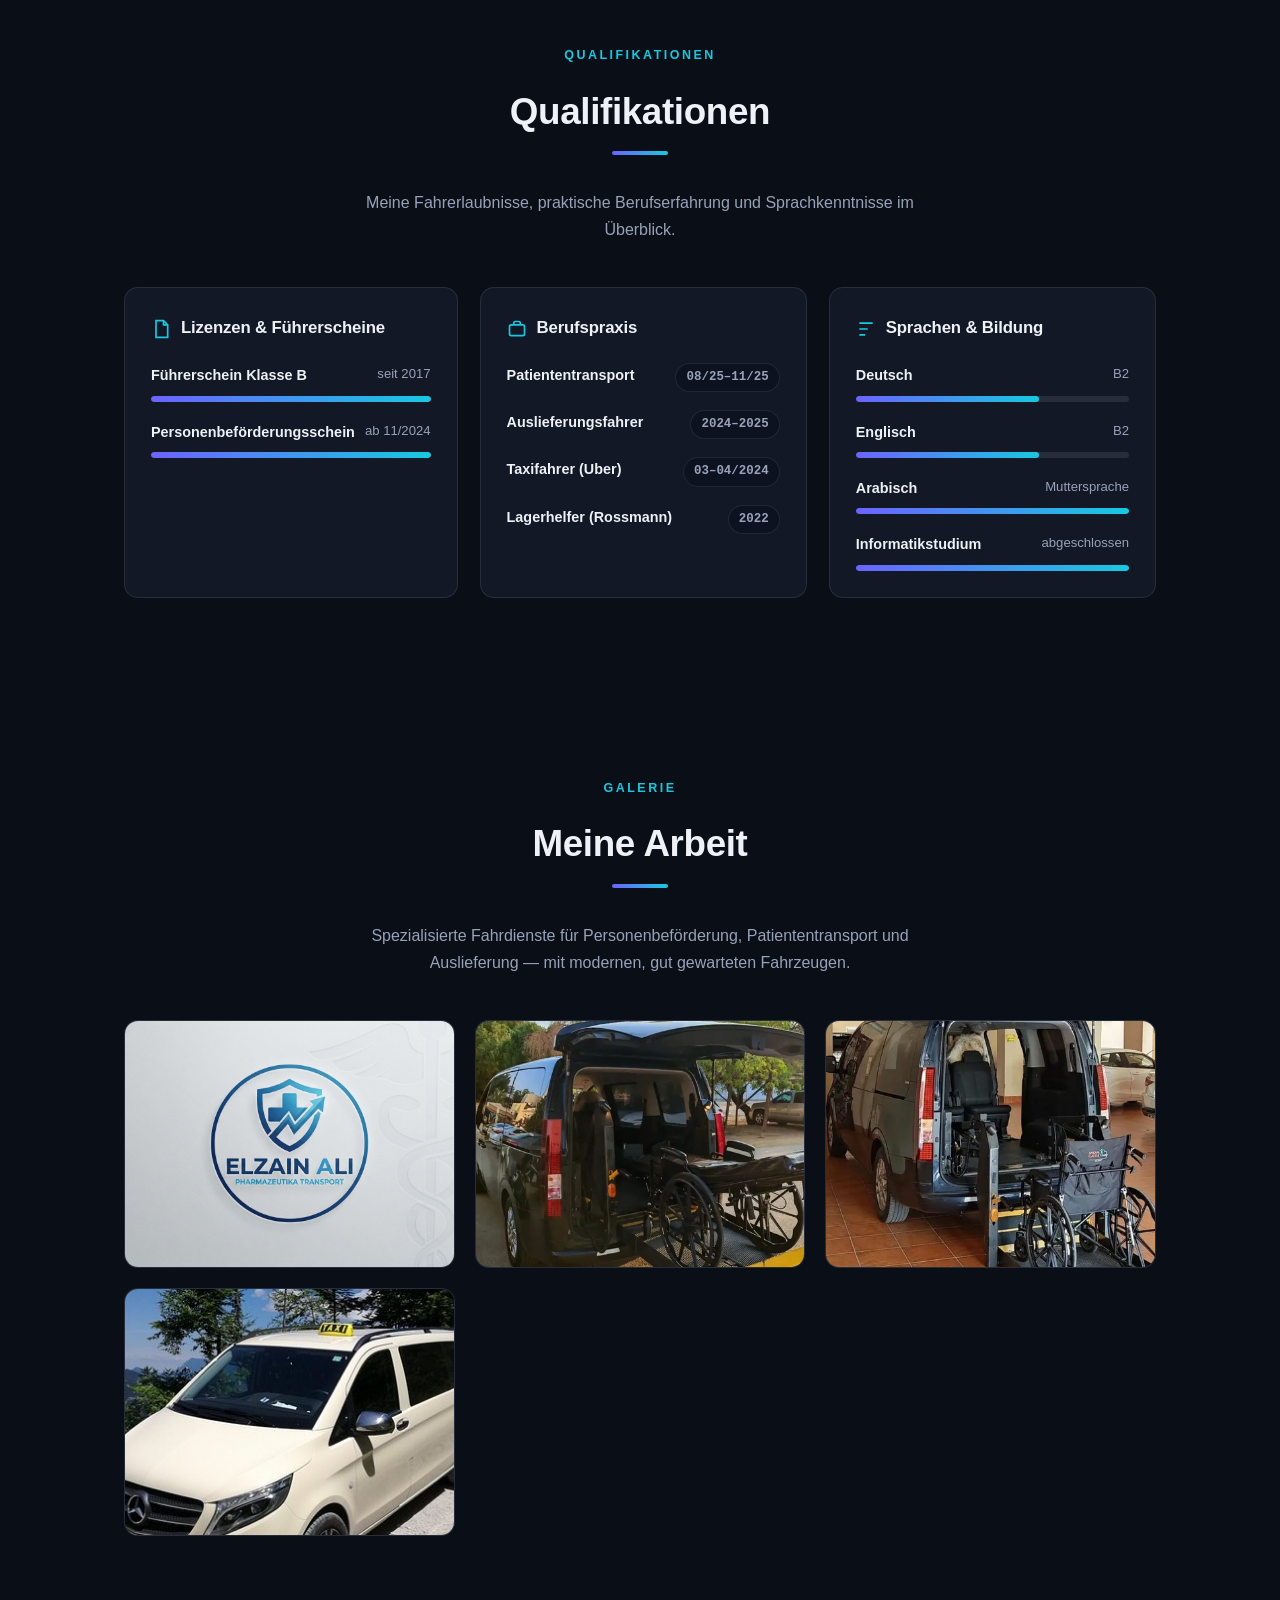
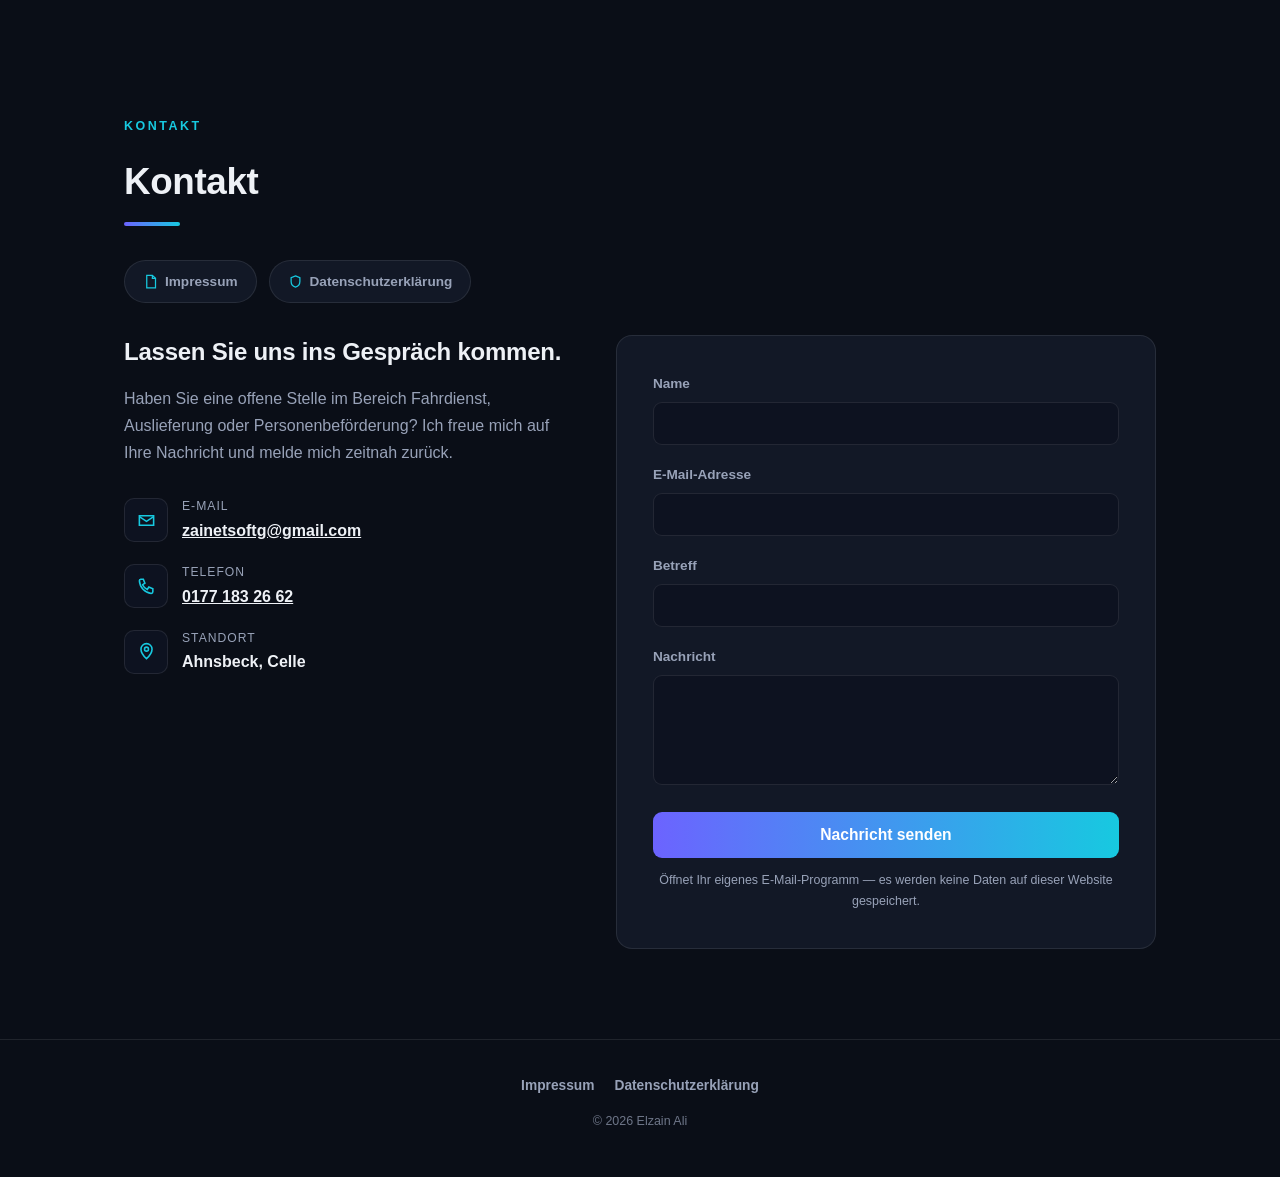
==== commit 7ea001d3: "add" ====
--- a/index.html
+++ b/index.html
@@ -1,4 +1,3 @@
-d:
 <!DOCTYPE html>
 <html lang="de" data-theme="dark">
 <head>
@@ -6,6 +5,8 @@
 <meta name="viewport" content="width=device-width, initial-scale=1.0">
 <title>Elzain Ali | Fahrer & Logistik-Allrounder</title>
 <meta name="description" content="Elzain Ali — zuverlässiger Fahrer mit Erfahrung in Personenbeförderung, Auslieferung und Lagerlogistik, mit IT-Hintergrund.">
+<meta http-equiv="Content-Security-Policy" content="default-src 'self'; img-src 'self'; style-src 'self' 'unsafe-inline'; script-src 'self' 'unsafe-inline'; base-uri 'self'; form-action 'self' mailto:; frame-ancestors 'none';">
+<link rel="icon" href="data:image/svg+xml,<svg xmlns=%22http://www.w3.org/2000/svg%22 viewBox=%220 0 100 100%22><text y=%22.9em%22 font-size=%2290%22>🚗</text></svg>">
 <!-- Keine externen Ressourcen: keine Fonts, keine CDNs, kein Tracking -->
 <style>
   :root{
@@ -236,7 +237,7 @@
     </div>
     <div class="hero-photo">
       <div class="ring">
-        <img src="Ali.jpg" alt="Elzain Ali" onerror="this.style.display='none'">
+        <img src="Ali.jpg" alt="Elzain Ali" id="profileImg">
       </div>
     </div>
   </section>
@@ -408,6 +409,9 @@
 </footer>
 
 <script>
+  // Profilbild ausblenden, falls nicht vorhanden
+  document.getElementById('profileImg').addEventListener('error', function(){ this.style.display = 'none'; });
+
   // Mobiles Menü
   const navToggle = document.getElementById('navToggle');
   const mobileNav = document.getElementById('mobileNav');
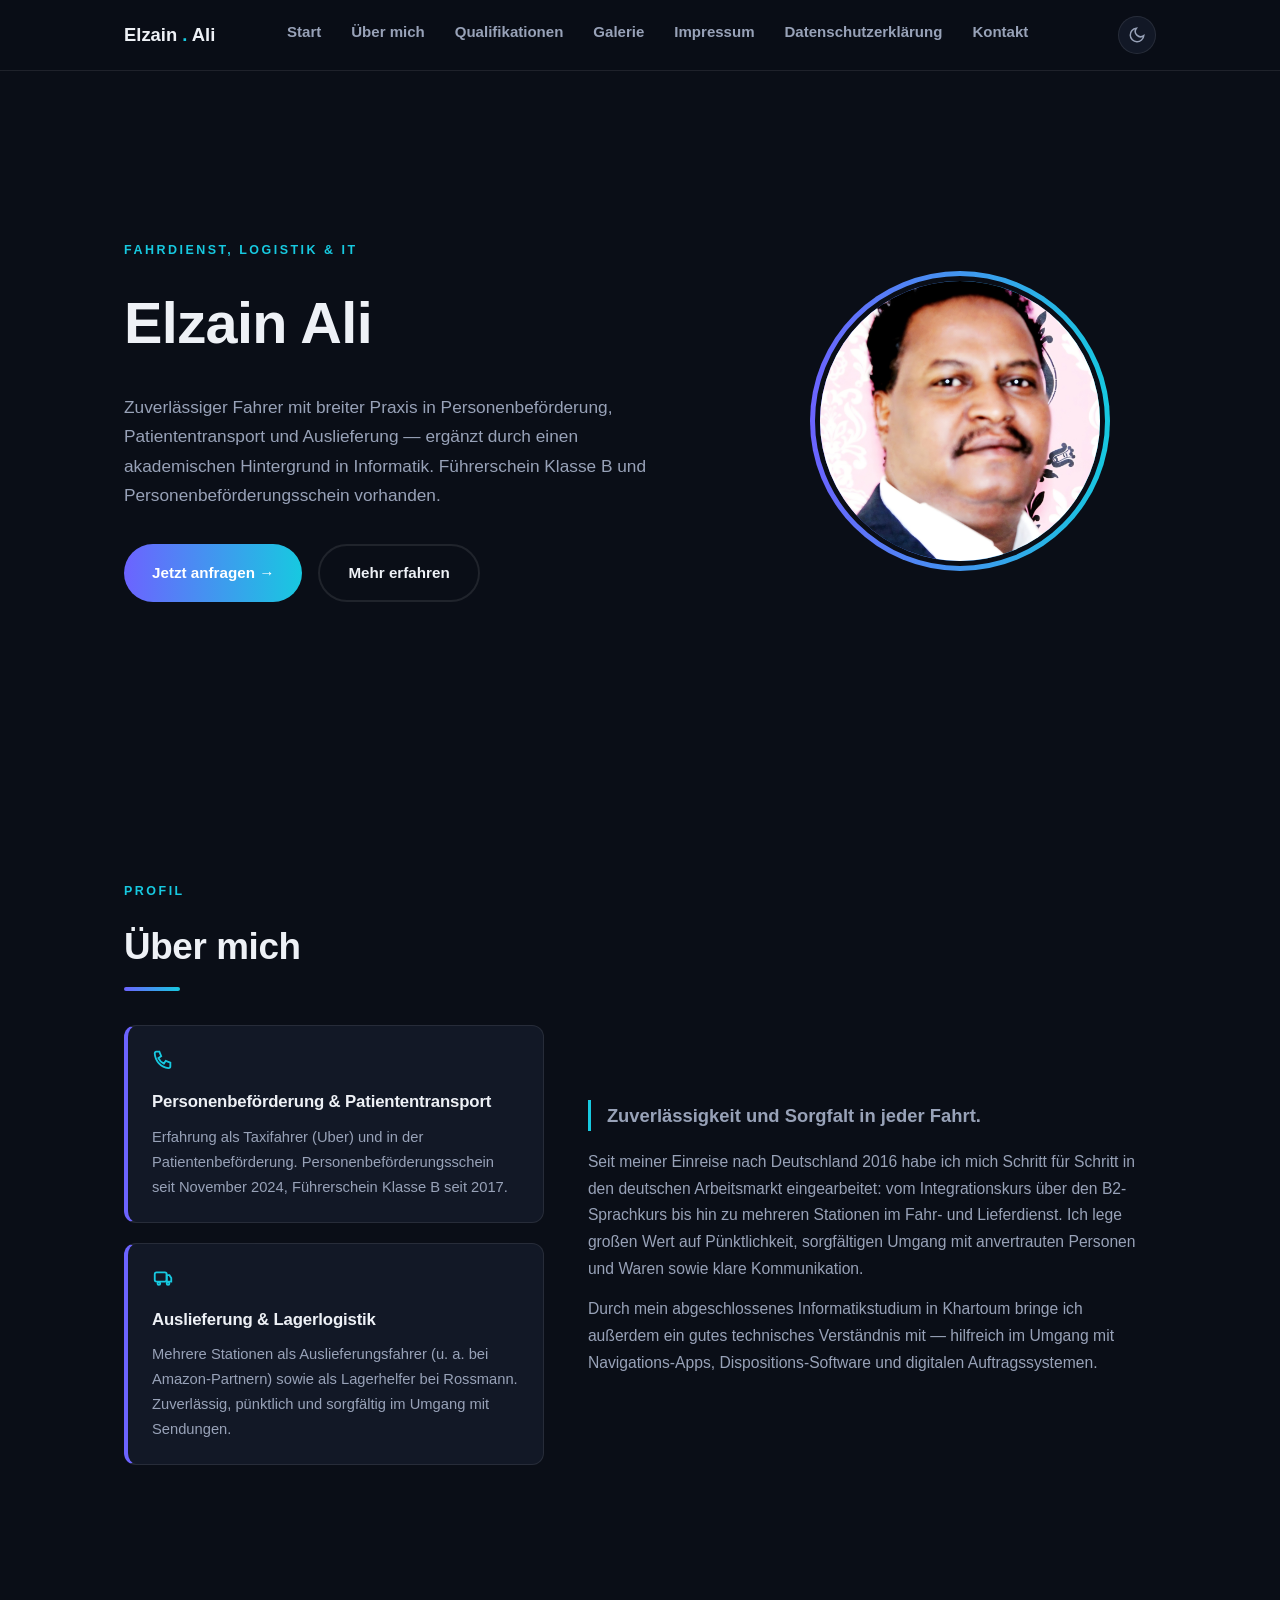
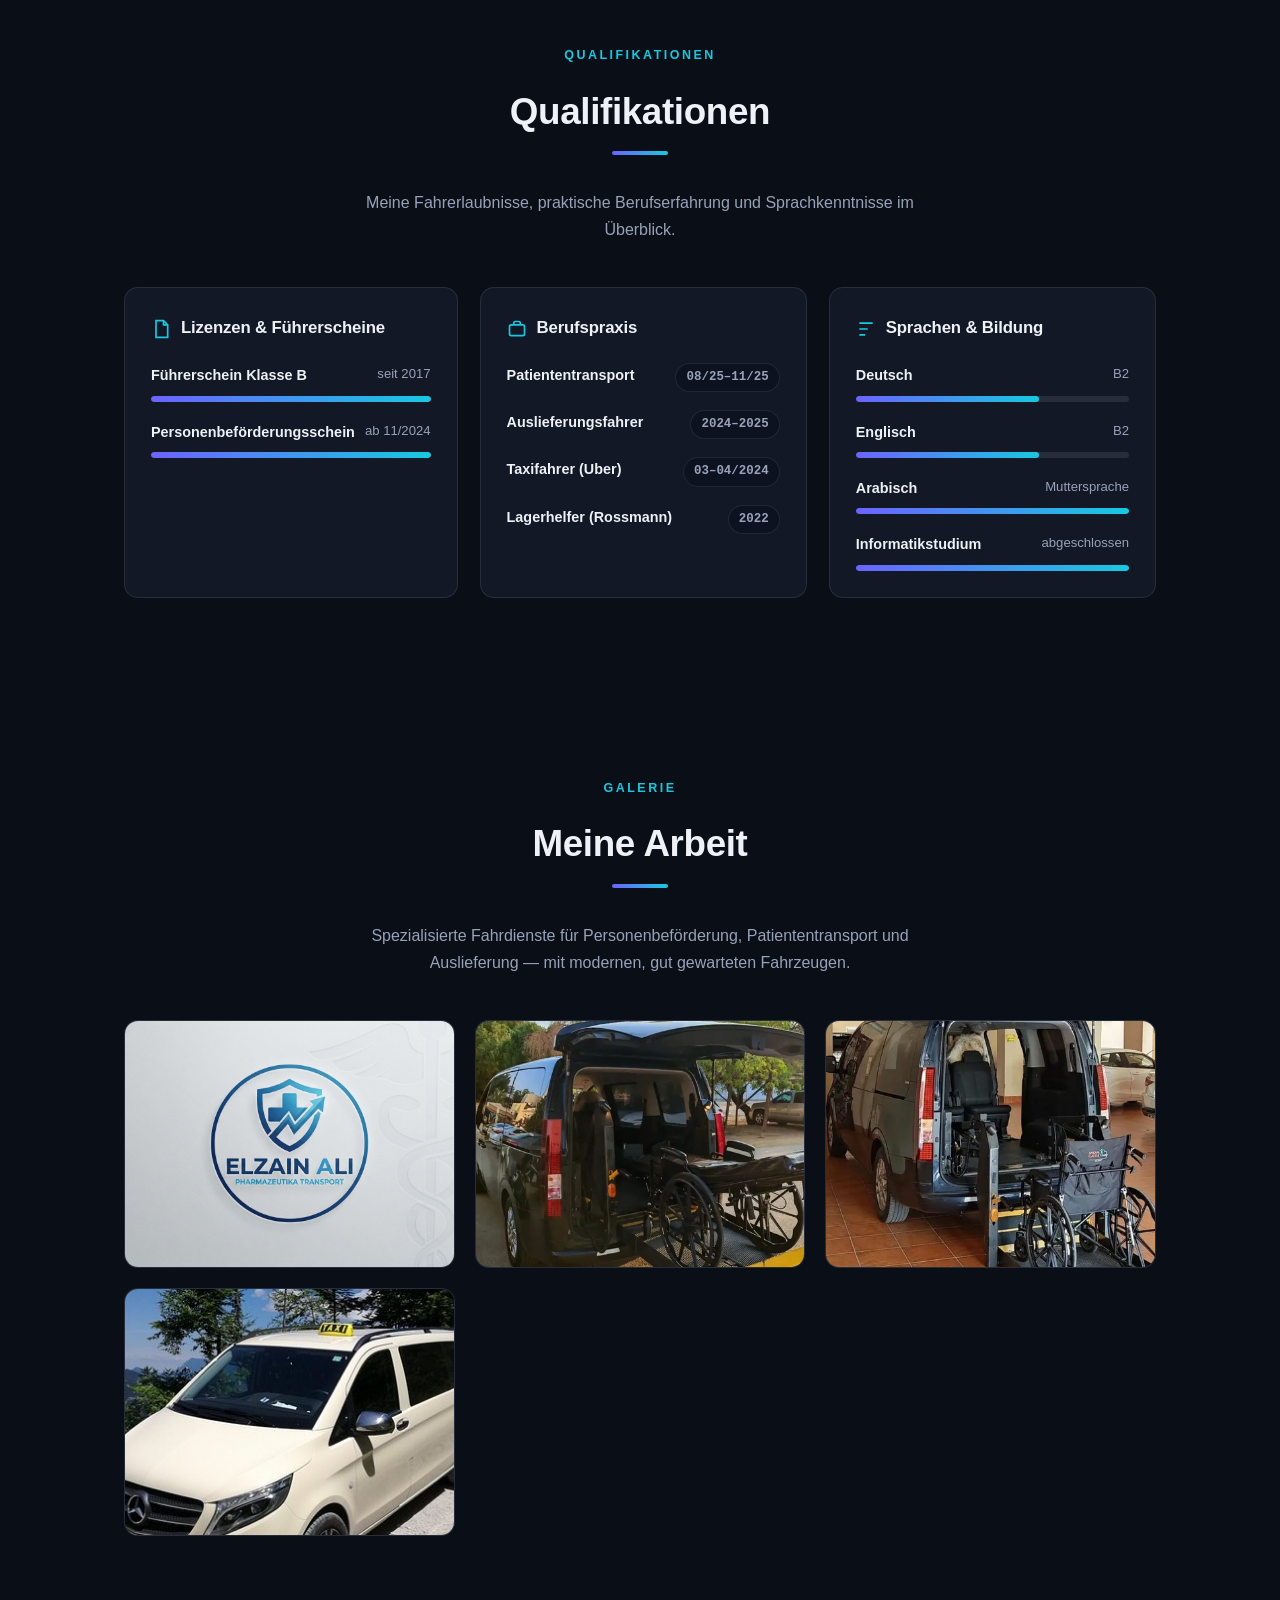
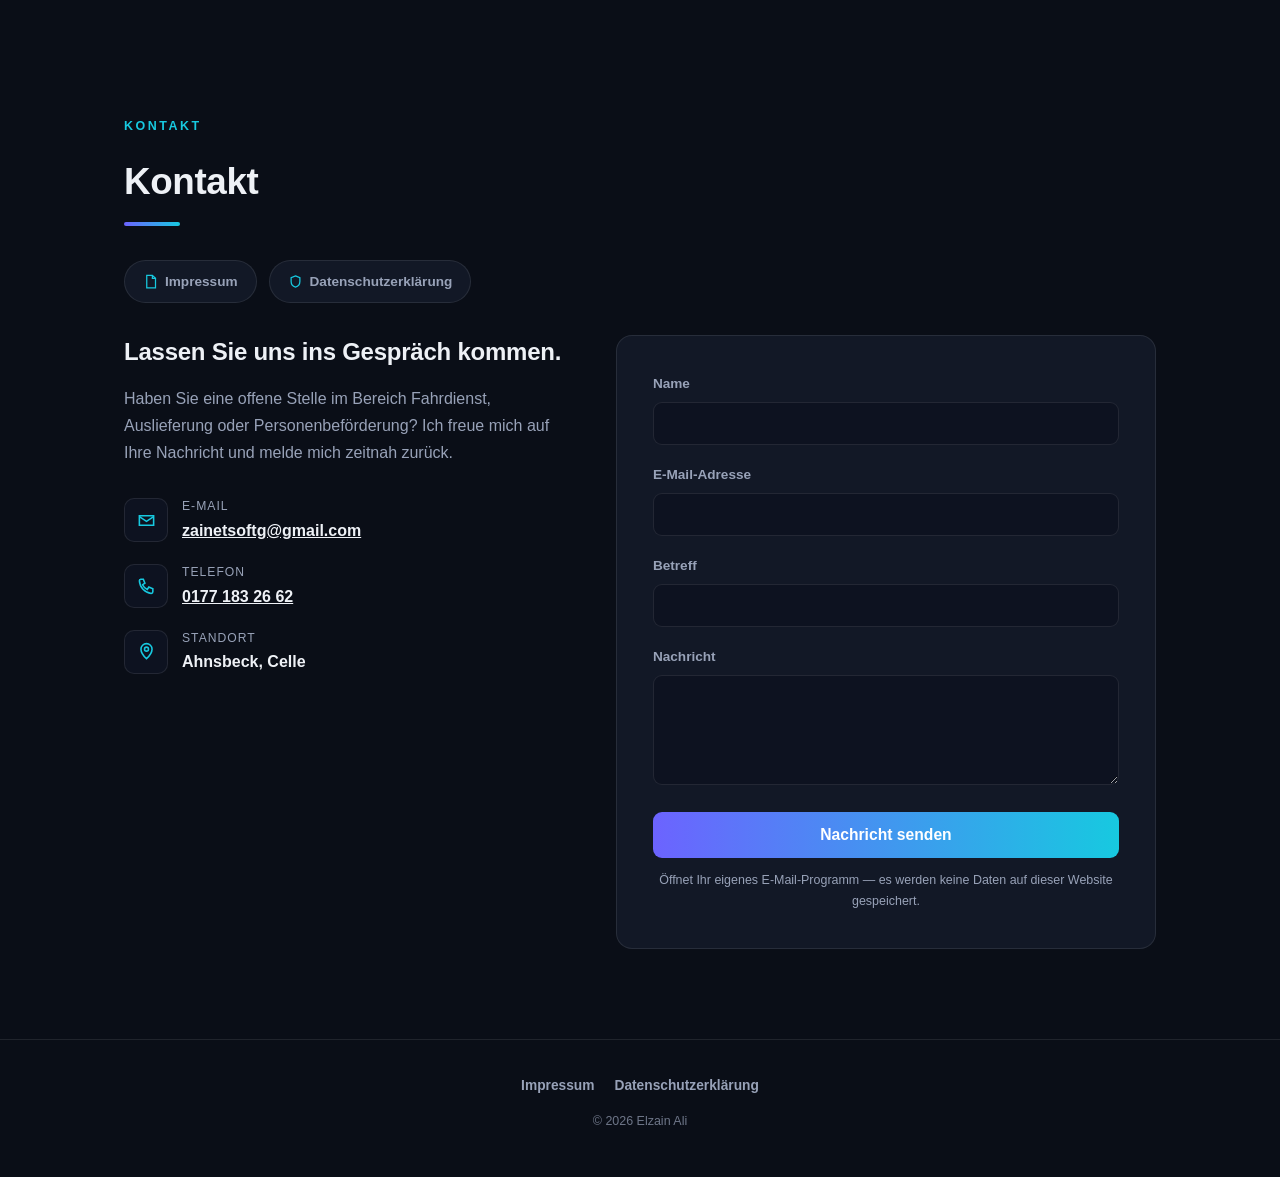
==== commit 22342ef4: "add" ====
--- a/index.html
+++ b/index.html
@@ -5,7 +5,7 @@
 <meta name="viewport" content="width=device-width, initial-scale=1.0">
 <title>Elzain Ali | Fahrer & Logistik-Allrounder</title>
 <meta name="description" content="Elzain Ali — zuverlässiger Fahrer mit Erfahrung in Personenbeförderung, Auslieferung und Lagerlogistik, mit IT-Hintergrund.">
-<meta http-equiv="Content-Security-Policy" content="default-src 'self'; img-src 'self'; style-src 'self' 'unsafe-inline'; script-src 'self' 'unsafe-inline'; base-uri 'self'; form-action 'self' mailto:; frame-ancestors 'none';">
+<meta http-equiv="Content-Security-Policy" content="default-src 'self'; img-src 'self' data:; style-src 'self' 'unsafe-inline'; script-src 'self' 'unsafe-inline'; base-uri 'self'; form-action 'self' mailto:;">
 <link rel="icon" href="data:image/svg+xml,<svg xmlns=%22http://www.w3.org/2000/svg%22 viewBox=%220 0 100 100%22><text y=%22.9em%22 font-size=%2290%22>🚗</text></svg>">
 <!-- Keine externen Ressourcen: keine Fonts, keine CDNs, kein Tracking -->
 <style>
@@ -65,7 +65,7 @@
   .theme-toggle svg{width:18px; height:18px;}
   .nav-toggle{display:none; background:none; border:1px solid var(--card-line); color:var(--text); border-radius:8px; padding:8px 12px; font-size:1.1rem;}
   .mobile-nav{display:none;}
-  @media (max-width:820px){
+  @media (max-width:1040px){
     nav.links{display:none;}
     .nav-toggle{display:block;}
     .mobile-nav.open{display:flex; flex-direction:column; padding:8px 5% 18px; border-top:1px solid var(--card-line);}
@@ -205,6 +205,8 @@
       <a href="#ueber-mich">Über mich</a>
       <a href="#qualifikationen">Qualifikationen</a>
       <a href="#galerie">Galerie</a>
+      <a href="impressum.html">Impressum</a>
+      <a href="datenschutz.html">Datenschutzerklärung</a>
       <a href="#kontakt">Kontakt</a>
     </nav>
     <div style="display:flex; align-items:center;">
@@ -219,6 +221,8 @@
     <a href="#ueber-mich">Über mich</a>
     <a href="#qualifikationen">Qualifikationen</a>
     <a href="#galerie">Galerie</a>
+    <a href="impressum.html">Impressum</a>
+    <a href="datenschutz.html">Datenschutzerklärung</a>
     <a href="#kontakt">Kontakt</a>
   </div>
 </header>
